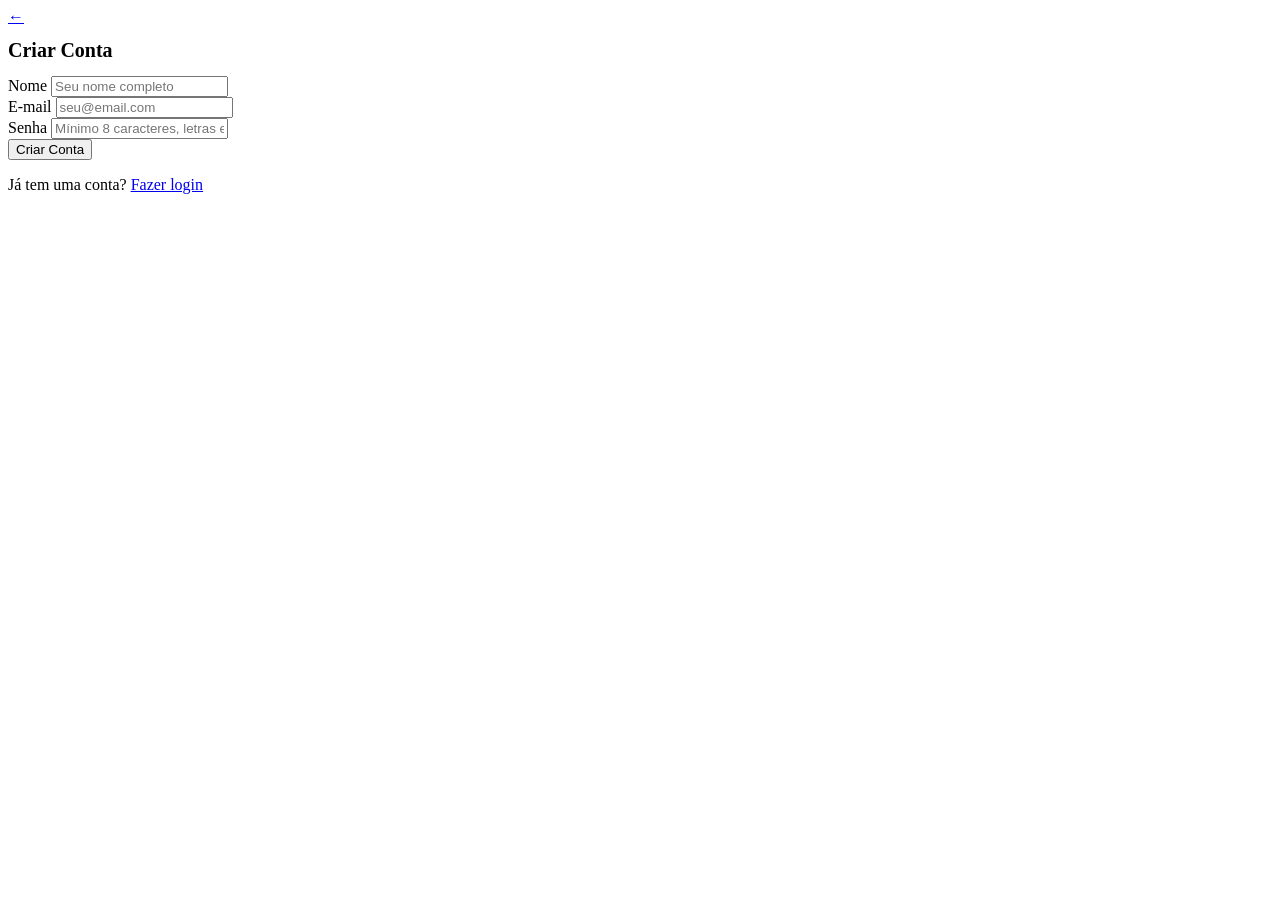
==== cadastro.html @ 88b6ef51 "feat: implementa Caso de Uso 01 - Cadastrar usuario Formulario de cadastro com validacao de e-mail u" ====
<!DOCTYPE html>
<html lang="pt-BR">
<head>
<meta charset="UTF-8">
<meta name="viewport" content="width=device-width, initial-scale=1.0">
<title>SmartList - Criar Conta</title>
<link rel="stylesheet" href="css/style.css">
</head>
<body>
  <div class="app">
    <div class="header header--compact">
      <a href="index.html" class="back-link">&larr;</a>
      <div>
        <h1 style="font-size:20px;">Criar Conta</h1>
      </div>
    </div>
    <div class="content">
      <div id="erro" class="error-msg"></div>
      <form id="form-cadastro">
        <div class="field">
          <label for="nome">Nome</label>
          <input type="text" id="nome" placeholder="Seu nome completo" required>
        </div>
        <div class="field">
          <label for="email">E-mail</label>
          <input type="email" id="email" placeholder="seu@email.com" required>
        </div>
        <div class="field">
          <label for="senha">Senha</label>
          <input type="password" id="senha" placeholder="Mínimo 8 caracteres, letras e números" required>
        </div>
        <button type="submit" class="btn btn-primary">Criar Conta</button>
      </form>
      <p class="link-row">Já tem uma conta? <a href="index.html">Fazer login</a></p>
    </div>
  </div>

  <script src="js/auth.js"></script>
  <script>
    document.getElementById("form-cadastro").addEventListener("submit", function (e) {
      e.preventDefault();
      const nome = document.getElementById("nome").value.trim();
      const email = document.getElementById("email").value.trim();
      const senha = document.getElementById("senha").value;
      const erroBox = document.getElementById("erro");

      const resultado = cadastrarUsuario(nome, email, senha);
      if (!resultado.ok) {
        erroBox.textContent = resultado.erro;
        erroBox.classList.add("show");
        return;
      }

      erroBox.classList.remove("show");
      window.location.href = "index.html";
    });
  </script>
</body>
</html>
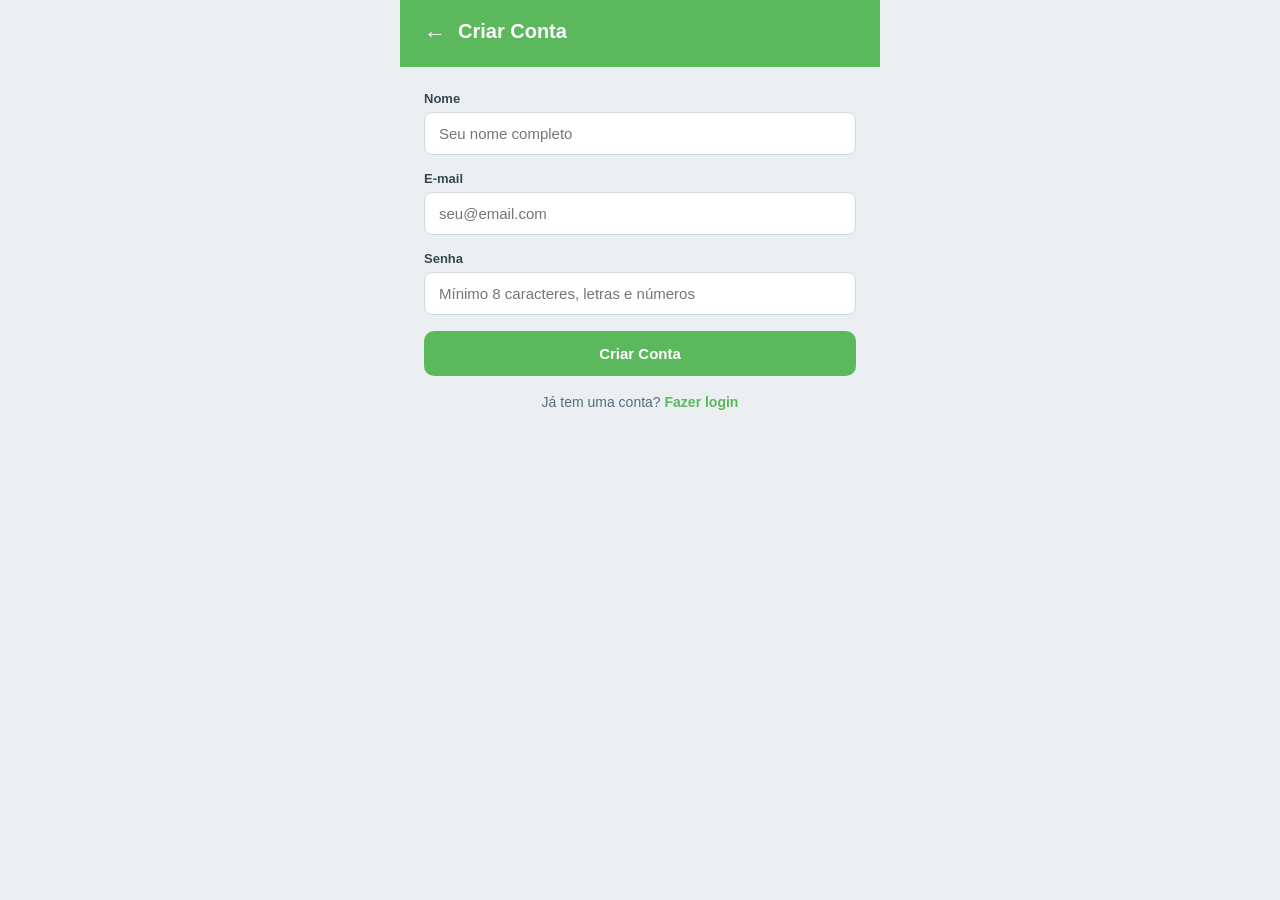
==== commit 5c7410eb: "feat: integra cadastro de usuario com a API (POST /api/usuarios) Co-Authored-By: Claude Sonnet 5.5 <" ====
--- a/cadastro.html
+++ b/cadastro.html
@@ -35,16 +35,17 @@
     </div>
   </div>
 
+  <script src="js/api.js"></script>
   <script src="js/auth.js"></script>
   <script>
-    document.getElementById("form-cadastro").addEventListener("submit", function (e) {
+    document.getElementById("form-cadastro").addEventListener("submit", async function (e) {
       e.preventDefault();
       const nome = document.getElementById("nome").value.trim();
       const email = document.getElementById("email").value.trim();
       const senha = document.getElementById("senha").value;
       const erroBox = document.getElementById("erro");
 
-      const resultado = cadastrarUsuario(nome, email, senha);
+      const resultado = await cadastrarUsuario(nome, email, senha);
       if (!resultado.ok) {
         erroBox.textContent = resultado.erro;
         erroBox.classList.add("show");
--- a/css/style.css
+++ b/css/style.css
@@ -0,0 +1,233 @@
+* {
+  box-sizing: border-box;
+  margin: 0;
+  padding: 0;
+  font-family: 'Segoe UI', Arial, sans-serif;
+}
+
+body {
+  background: #eceff1;
+  color: #263238;
+  min-height: 100vh;
+}
+
+.app {
+  max-width: 480px;
+  margin: 0 auto;
+  min-height: 100vh;
+  background: #eceff1;
+  display: flex;
+  flex-direction: column;
+}
+
+.header {
+  background: #5cb85c;
+  color: #fff;
+  padding: 32px 24px 24px;
+}
+
+.header h1 {
+  font-size: 28px;
+  margin-bottom: 4px;
+}
+
+.header p {
+  color: #e5f5e5;
+  font-size: 14px;
+}
+
+.header--compact {
+  display: flex;
+  align-items: center;
+  gap: 12px;
+  padding: 20px 24px;
+}
+
+.back-link {
+  color: #fff;
+  text-decoration: none;
+  font-size: 22px;
+}
+
+.content {
+  flex: 1;
+  padding: 24px;
+}
+
+.field {
+  margin-bottom: 16px;
+}
+
+.field label {
+  display: block;
+  font-size: 13px;
+  font-weight: 600;
+  margin-bottom: 6px;
+  color: #37474f;
+}
+
+.field input,
+.field select {
+  width: 100%;
+  padding: 12px 14px;
+  border: 1px solid #cfd8dc;
+  border-radius: 8px;
+  font-size: 15px;
+  background: #fff;
+}
+
+.field input:focus,
+.field select:focus {
+  outline: none;
+  border-color: #5cb85c;
+}
+
+.btn {
+  display: block;
+  width: 100%;
+  padding: 14px;
+  border: none;
+  border-radius: 10px;
+  font-size: 15px;
+  font-weight: 700;
+  cursor: pointer;
+  text-align: center;
+  text-decoration: none;
+}
+
+.btn-primary {
+  background: #5cb85c;
+  color: #fff;
+}
+
+.btn-primary:hover {
+  background: #4cae4c;
+}
+
+.btn-outline {
+  background: #fff;
+  color: #37474f;
+  border: 2px dashed #b0bec5;
+}
+
+.btn-danger {
+  background: #e57373;
+  color: #fff;
+  padding: 8px 12px;
+  font-size: 13px;
+}
+
+.btn-small {
+  padding: 8px 14px;
+  font-size: 13px;
+}
+
+.link-row {
+  text-align: center;
+  margin-top: 18px;
+  font-size: 14px;
+  color: #546e7a;
+}
+
+.link-row a {
+  color: #5cb85c;
+  font-weight: 700;
+  text-decoration: none;
+}
+
+.error-msg {
+  background: #ffebee;
+  color: #c62828;
+  border: 1px solid #ffcdd2;
+  border-radius: 8px;
+  padding: 10px 14px;
+  font-size: 13px;
+  margin-bottom: 16px;
+  display: none;
+}
+
+.error-msg.show {
+  display: block;
+}
+
+.card {
+  background: #fff;
+  border-radius: 10px;
+  padding: 18px;
+  margin-bottom: 14px;
+  box-shadow: 0 1px 3px rgba(0,0,0,0.08);
+}
+
+.card-empty {
+  border: 2px dashed #cfd8dc;
+  text-align: center;
+  color: #90a4ae;
+  padding: 36px 18px;
+}
+
+.list-item {
+  display: flex;
+  align-items: center;
+  justify-content: space-between;
+  background: #fff;
+  border-radius: 10px;
+  padding: 14px 16px;
+  margin-bottom: 10px;
+  box-shadow: 0 1px 3px rgba(0,0,0,0.06);
+}
+
+.list-item.done span.item-name {
+  text-decoration: line-through;
+  color: #90a4ae;
+}
+
+.list-item .item-actions {
+  display: flex;
+  gap: 10px;
+  align-items: center;
+}
+
+.list-item .item-actions button {
+  border: none;
+  background: none;
+  cursor: pointer;
+  font-size: 16px;
+}
+
+section-title, .section-title {
+  font-size: 16px;
+  font-weight: 700;
+  margin: 8px 0 12px;
+  color: #37474f;
+}
+
+.history-item {
+  background: #fff;
+  border-radius: 10px;
+  padding: 16px;
+  margin-bottom: 12px;
+  box-shadow: 0 1px 3px rgba(0,0,0,0.06);
+}
+
+.history-item a {
+  color: inherit;
+  text-decoration: none;
+}
+
+.progress-bar {
+  height: 8px;
+  background: #eceff1;
+  border-radius: 4px;
+  overflow: hidden;
+  margin-top: 8px;
+}
+
+.progress-bar-fill {
+  height: 100%;
+  background: #5cb85c;
+}
+
+.muted {
+  color: #78909c;
+  font-size: 13px;
+}
